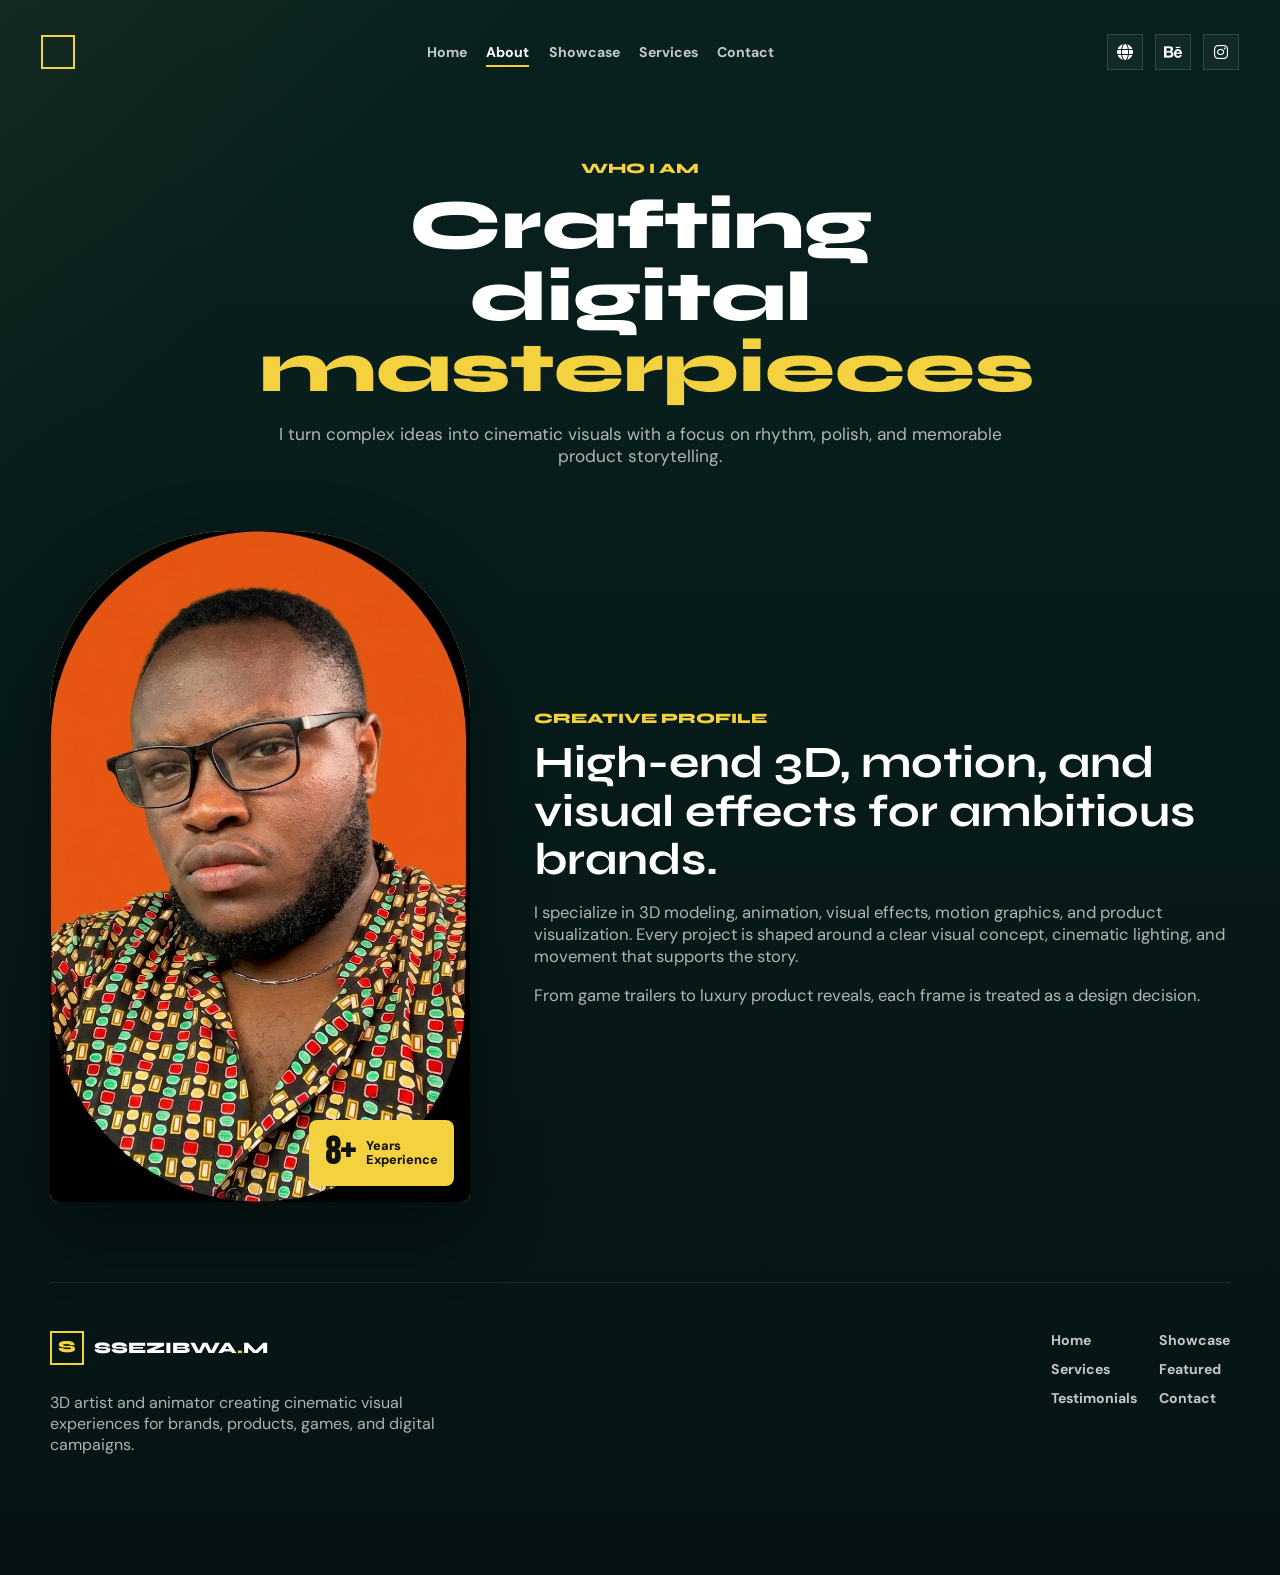
==== seszmo/about.html @ c2c60290 "Add files via upload" ====
<!DOCTYPE html>
<html lang="en" data-theme="dark">

<head>
  <meta charset="UTF-8" />
  <meta name="viewport" content="width=device-width, initial-scale=1.0" />
  <title>About</title>
  <meta name="description"
    content="About Sezmo, a 3D artist and animator specializing in cinematic visuals, product animation, VFX, and motion systems." />
  <link rel="preconnect" href="https://fonts.googleapis.com" />
  <link rel="preconnect" href="https://fonts.gstatic.com" crossorigin />
  <link
    href="https://fonts.googleapis.com/css2?family=Bebas+Neue&family=DM+Sans:wght@400;500;700&family=Syne:wght@600;700;800&display=swap"
    rel="stylesheet" />
  <link rel="stylesheet" href="https://cdnjs.cloudflare.com/ajax/libs/font-awesome/6.4.0/css/all.min.css" />
  <link rel="stylesheet" href="css/style.css" />
</head>

<body data-page="about">
  <div id="scroll-progress"></div>

  <nav id="navbar" class="site-nav">
    <a class="brand" href="index.html" aria-label="Sezmo home"><span class="brand-mark"></span><span
        
    <button class="menu-toggle" type="button" aria-label="Open navigation" aria-controls="primary-menu"
      aria-expanded="false"><i class="fas fa-bars"></i></button>
    <div id="primary-menu" class="nav-menu">
      <a href="index.html" data-page-link="home">Home</a>
      <a href="about.html" data-page-link="about">About</a>
      <a href="showcase.html" data-page-link="showcase">Showcase</a>
      <a href="services.html" data-page-link="services">Services</a>
      <a href="contact.html" data-page-link="contact">Contact</a>
    </div>
    <div class="nav-socials" aria-label="Social links">
      <a href="#" aria-label="Website"><i class="fas fa-globe"></i></a>
      <a href="#" aria-label="Behance"><i class="fab fa-behance"></i></a>
      <a href="#" aria-label="Instagram"><i class="fab fa-instagram"></i></a>
    </div>
  </nav>

  <main class="page-main">
    <header class="page-header">
      <div class="page-kicker">Who I Am</div>
      <h1>Crafting digital <span>masterpieces</span></h1>
      <p>I turn complex ideas into cinematic visuals with a focus on rhythm, polish, and memorable product storytelling.
      </p>
    </header>

    <section class="split-section">
      <div class="about-frame reveal">
        <img src="assets/img1.png" alt="Sezmo portrait" />
        <div class="experience-badge"><strong>8+</strong><span>Years<br />Experience</span></div>
      </div>
      <div class="split-copy reveal">
        <p class="section-label">Creative Profile</p>
        <h2>High-end 3D, motion, and visual effects for ambitious brands.</h2>
        <p>I specialize in 3D modeling, animation, visual effects, motion graphics, and product visualization. Every
          project is shaped around a clear visual concept, cinematic lighting, and movement that supports the story.</p>
        <p>From game trailers to luxury product reveals, each frame is treated as a design decision.</p>
      </div>
    </section>
    <!--
    <section class="skills-section">
      <article class="skill-meter reveal"><span>Blender</span><div><i style="width:96%"></i></div><strong>96%</strong></article>
      <article class="skill-meter reveal"><span>Maya</span><div><i style="width:90%"></i></div><strong>90%</strong></article>
      <article class="skill-meter reveal"><span>Cinema 4D</span><div><i style="width:88%"></i></div><strong>88%</strong></article>
      <article class="skill-meter reveal"><span>Unreal Engine</span><div><i style="width:85%"></i></div><strong>85%</strong></article>
      <article class="skill-meter reveal"><span>After Effects</span><div><i style="width:92%"></i></div><strong>92%</strong></article>
      <article class="skill-meter reveal"><span>Substance</span><div><i style="width:87%"></i></div><strong>87%</strong></article>
    </section>

    -->
  </main>

  <footer class="site-footer">
    <div>
      <a class="brand footer-brand" href="index.html"><span class="brand-mark">S</span><span
          class="brand-name">SSEZIBWA<span>.</span>M</span></a>
      <p>3D artist and animator creating cinematic visual experiences for brands, products, games, and digital
        campaigns.</p>
    </div>
    <div class="footer-links">
      <a href="index.html">Home</a>
      <a href="showcase.html">Showcase</a>
      <a href="services.html">Services</a>
      <a href="featured.html">Featured</a>
      <a href="testimonials.html">Testimonials</a>
      <a href="contact.html">Contact</a>
    </div>
  </footer>

  <nav class="mobile-bottom-nav" aria-label="Mobile navigation">
    <a href="index.html" data-page-link="home"><i class="fas fa-home"></i><span>Home</span></a>
    <a href="about.html" data-page-link="about"><i class="fas fa-user"></i><span>About</span></a>
    <a href="showcase.html" data-page-link="showcase"><i class="fas fa-film"></i><span>Showcase</span></a>
    <a href="contact.html" data-page-link="contact"><i class="fas fa-phone"></i><span>Contact</span></a>
  </nav>

  <script src="js/app.js"></script>
</body>

</html>
---- seszmo/css/style.css ----
:root {
  --bg: #051413;
  --bg-2: #08211f;
  --teal: #087367;
  --teal-deep: #063c37;
  --teal-soft: #13a293;
  --accent: #f4d23f;
  --accent-2: #ff7b54;
  --ink: #ffffff;
  --muted: rgba(255, 255, 255, 0.68);
  --panel: rgba(7, 31, 29, 0.86);
  --shadow: 0 24px 70px rgba(0, 0, 0, 0.42);
  --radius: 8px;
}

*,
*::before,
*::after {
  box-sizing: border-box;
}

html {
  scroll-behavior: smooth;
}

body {
  margin: 0;
  min-height: 100vh;
  font-family: "DM Sans", Arial, sans-serif;
  color: var(--ink);
  background:
    linear-gradient(135deg, rgba(244, 210, 63, 0.05), transparent 24rem),
    linear-gradient(180deg, var(--bg-2), var(--bg));
  overflow-x: hidden;
}

body.is-menu-open {
  overflow: hidden;
}

img {
  display: block;
  max-width: 100%;
}

a {
  color: inherit;
  text-decoration: none;
}

button,
input,
textarea {
  font: inherit;
}

#scroll-progress {
  position: fixed;
  top: 0;
  left: 0;
  z-index: 2000;
  width: 0;
  height: 3px;
  background: linear-gradient(90deg, var(--accent), var(--teal-soft), var(--accent-2));
}

.site-nav {
  position: fixed;
  top: 18px;
  left: 24px;
  right: 24px;
  z-index: 1200;
  display: grid;
  grid-template-columns: auto 1fr auto;
  align-items: center;
  gap: 1rem;
  min-height: 68px;
  padding: 0.8rem 1rem;
  border: 1px solid transparent;
  transition: background 180ms ease, border-color 180ms ease, top 180ms ease;
}

.site-nav.scrolled,
.site-nav.is-open {
  top: 10px;
  background: rgba(5, 20, 19, 0.92);
  border-color: rgba(255, 255, 255, 0.1);
  backdrop-filter: blur(18px);
}

.brand {
  display: inline-flex;
  align-items: center;
  gap: 0.65rem;
  width: fit-content;
}

.brand-mark {
  display: inline-grid;
  width: 34px;
  height: 34px;
  place-items: center;
  border: 2px solid var(--accent);
  color: var(--accent);
  font-family: "Syne", Arial, sans-serif;
  font-size: 1.05rem;
  font-weight: 800;
  line-height: 1;
}

.brand-name {
  font-family: "Syne", Arial, sans-serif;
  font-weight: 800;
  color: var(--ink);
}

.brand-name span,
.accent {
  color: var(--accent);
}

.nav-menu {
  justify-self: center;
  display: flex;
  align-items: center;
  gap: 1.2rem;
}

.nav-menu a,
.footer-links a {
  position: relative;
  color: rgba(255, 255, 255, 0.76);
  font-size: 0.88rem;
  font-weight: 700;
  transition: color 160ms ease;
}

.nav-menu a::after {
  content: "";
  position: absolute;
  left: 0;
  right: 0;
  bottom: -0.4rem;
  height: 2px;
  background: var(--accent);
  transform: scaleX(0);
  transform-origin: left;
  transition: transform 180ms ease;
}

.nav-menu a:hover,
.nav-menu a.active,
.footer-links a:hover {
  color: var(--ink);
}

.nav-menu a.active::after,
.nav-menu a:hover::after {
  transform: scaleX(1);
}

.nav-socials {
  display: flex;
  justify-content: flex-end;
  gap: 0.75rem;
}

.nav-socials a,
.contact-socials a {
  display: inline-grid;
  width: 36px;
  height: 36px;
  place-items: center;
  border: 1px solid rgba(255, 255, 255, 0.14);
  background: rgba(255, 255, 255, 0.04);
  transition: transform 160ms ease, color 160ms ease, border-color 160ms ease;
}

.nav-socials a:hover,
.contact-socials a:hover {
  color: var(--accent);
  border-color: var(--accent);
  transform: translateY(-2px);
}

.menu-toggle {
  display: none;
  width: 44px;
  height: 44px;
  align-items: center;
  justify-content: center;
  color: var(--ink);
  border: 1px solid rgba(255, 255, 255, 0.16);
  background: rgba(255, 255, 255, 0.06);
  cursor: pointer;
}

.hero-section {
  position: relative;
  min-height: 100vh;
  overflow: hidden;
  background:
    linear-gradient(180deg, var(--teal) 0%, var(--teal) 68%, var(--bg) 68%, var(--bg) 100%);
}

.hero-line-field {
  position: absolute;
  inset: 45% 0 auto;
  height: 170px;
  opacity: 0.28;
  background:
    repeating-radial-gradient(ellipse at center, transparent 0 30px, rgba(255, 255, 255, 0.22) 31px 32px, transparent 33px 54px);
  transform: translateY(-20px);
  pointer-events: none;
}

.hero-shell {
  position: relative;
  z-index: 1;
  display: grid;
  grid-template-columns: minmax(0, 1fr) minmax(280px, 360px) minmax(180px, 260px);
  align-items: center;
  gap: 2rem;
  width: min(1180px, calc(100% - 48px));
  min-height: 100vh;
  margin: 0 auto;
  padding: 7.5rem 0 5rem;
}

.eyebrow,
.page-kicker,
.section-label {
  margin: 0 0 0.8rem;
  color: rgba(255, 255, 255, 0.86);
  font-family: "Syne", Arial, sans-serif;
  font-size: 0.9rem;
  font-weight: 800;
}

.page-kicker,
.section-label {
  color: var(--accent);
  text-transform: uppercase;
}

.hero-name {
  margin: 0;
  font-family: "Bebas Neue", Impact, sans-serif;
  font-size: 6.5rem;
  font-weight: 400;
  line-height: 0.9;
  letter-spacing: 0;
}

.hero-name span {
  display: block;
}

.signature-stroke {
  display: block;
  width: 170px;
  height: 20px;
  margin: 0.8rem 0 1.4rem;
  border-bottom: 8px solid var(--accent);
  border-radius: 50%;
  transform: rotate(-3deg);
}

.hero-role {
  margin: 0 0 0.7rem;
  font-family: "Syne", Arial, sans-serif;
  font-weight: 800;
}

.hero-desc {
  max-width: 34rem;
  margin: 0;
  color: rgba(255, 255, 255, 0.78);
}

.button-row {
  display: flex;
  flex-wrap: wrap;
  gap: 0.85rem;
  margin-top: 1.6rem;
}

.btn {
  display: inline-flex;
  min-height: 46px;
  align-items: center;
  justify-content: center;
  gap: 0.55rem;
  padding: 0.8rem 1.2rem;
  border: 1px solid transparent;
  border-radius: var(--radius);
  font-family: "Syne", Arial, sans-serif;
  font-size: 0.9rem;
  font-weight: 800;
  cursor: pointer;
  transition: transform 160ms ease, border-color 160ms ease, background 160ms ease;
}

.btn:hover {
  transform: translateY(-3px);
}

.btn-primary {
  color: #111;
  background: var(--accent);
}

.btn-secondary {
  color: var(--ink);
  background: rgba(255, 255, 255, 0.08);
  border-color: rgba(255, 255, 255, 0.18);
}

.btn-secondary:hover {
  color: var(--accent);
  border-color: var(--accent);
}

.hero-portrait-wrap {
  position: relative;
  justify-self: end;
  width: min(100%, 360px);
  perspective: 900px;
}

.portrait-arch,
.about-frame {
  position: relative;
  overflow: hidden;
  background: var(--accent);
  box-shadow: var(--shadow);
}

.portrait-arch {
  height: 560px;
  border-radius: 190px 190px 170px 170px;
  animation: portraitFloat 5s ease-in-out infinite;
}

.portrait-arch img {
  width: 100%;
  height: 100%;
  object-fit: cover;
  object-position: center;
}

.floating-tag {
  position: absolute;
  display: inline-flex;
  align-items: center;
  gap: 0.45rem;
  padding: 0.55rem 0.75rem;
  color: var(--ink);
  background: rgba(5, 20, 19, 0.88);
  border: 1px solid rgba(244, 210, 63, 0.3);
  border-radius: var(--radius);
  box-shadow: 0 16px 40px rgba(0, 0, 0, 0.35);
  font-size: 0.82rem;
  font-weight: 800;
}

.tag-top {
  top: 16%;
  left: -24px;
  animation: tagFloatA 3.5s ease-in-out infinite;
}

.tag-bottom {
  right: -20px;
  bottom: 17%;
  animation: tagFloatB 3.8s ease-in-out infinite;
}

.hero-stats {
  display: grid;
  gap: 1.7rem;
  justify-self: end;
  text-align: right;
}

.stat-block p {
  margin: 0 0 0.4rem;
  color: rgba(255, 255, 255, 0.72);
  font-weight: 700;
}

.stat-block strong {
  display: block;
  font-family: "Bebas Neue", Impact, sans-serif;
  font-size: 4rem;
  font-weight: 400;
  line-height: 1;
}

.home-tools {
  padding: 3.5rem 24px 5rem;
  background: var(--bg);
}

.tool-strip {
  display: grid;
  grid-template-columns: repeat(6, minmax(0, 1fr));
  gap: 1rem;
  width: min(1180px, 100%);
  margin: 0 auto;
}

.tool-card,
.service-card,
.testimonial-card,
.skill-meter,
.contact-info article {
  border: 1px solid rgba(255, 255, 255, 0.1);
  border-radius: var(--radius);
  background: rgba(255, 255, 255, 0.045);
}

.tool-card {
  display: grid;
  min-height: 145px;
  place-items: center;
  gap: 0.28rem;
  padding: 1.1rem 0.8rem;
  text-align: center;
}

.tool-card i {
  color: var(--accent);
  font-size: 1.65rem;
}

.tool-card span {
  color: var(--muted);
  font-weight: 700;
}

.tool-card strong {
  font-family: "Syne", Arial, sans-serif;
  font-size: 1.05rem;
}

.page-main,
.featured-main {
  width: min(1180px, calc(100% - 48px));
  margin: 0 auto;
  padding: 10rem 0 5rem;
}

.page-header {
  max-width: 760px;
  margin: 0 auto 4rem;
  text-align: center;
}

.page-header h1,
.showcase-intro h1,
.featured-copy h1 {
  margin: 0;
  font-family: "Syne", Arial, sans-serif;
  font-size: 4.4rem;
  font-weight: 800;
  line-height: 1.02;
}

.page-header h1 span,
.showcase-intro h1 span,
.featured-copy h1 span,
.split-copy h2 span {
  color: var(--accent);
}

.page-header p,
.showcase-intro p,
.featured-copy p {
  color: var(--muted);
  font-size: 1.08rem;
}

.split-section {
  display: grid;
  grid-template-columns: minmax(280px, 420px) minmax(0, 1fr);
  align-items: center;
  gap: 4rem;
}

.about-frame {
  min-height: 520px;
  border-radius: 180px 180px 8px 8px;
}

.about-frame img {
  width: 100%;
  height: 100%;
  min-height: 520px;
  object-fit: cover;
}

.experience-badge {
  position: absolute;
  right: 1rem;
  bottom: 1rem;
  display: flex;
  align-items: center;
  gap: 0.7rem;
  padding: 0.85rem 1rem;
  color: #111;
  background: var(--accent);
  border-radius: var(--radius);
}

.experience-badge strong {
  font-family: "Bebas Neue", Impact, sans-serif;
  font-size: 2.4rem;
  line-height: 1;
}

.experience-badge span {
  font-size: 0.8rem;
  font-weight: 800;
  line-height: 1.1;
}

.split-copy h2 {
  margin: 0 0 1rem;
  font-family: "Syne", Arial, sans-serif;
  font-size: 2.8rem;
  line-height: 1.08;
}

.split-copy p:not(.section-label) {
  color: var(--muted);
  font-size: 1.04rem;
}

.skills-section {
  display: grid;
  grid-template-columns: repeat(2, minmax(0, 1fr));
  gap: 1rem;
  margin-top: 4rem;
}

.skill-meter {
  display: grid;
  grid-template-columns: 140px 1fr 54px;
  align-items: center;
  gap: 1rem;
  min-height: 76px;
  padding: 1rem;
}

.skill-meter span,
.skill-meter strong {
  font-weight: 800;
}

.skill-meter div {
  height: 8px;
  overflow: hidden;
  background: rgba(255, 255, 255, 0.1);
  border-radius: 999px;
}

.skill-meter i {
  display: block;
  height: 100%;
  background: linear-gradient(90deg, var(--accent), var(--teal-soft));
  border-radius: inherit;
}

.showcase-page {
  min-height: 100vh;
}

.showcase-hero {
  position: relative;
  display: grid;
  grid-template-columns: minmax(0, 0.78fr) minmax(420px, 1fr);
  align-items: center;
  gap: 2rem;
  min-height: 100vh;
  padding: 9rem max(24px, calc((100vw - 1180px) / 2)) 4rem;
  overflow: hidden;
  background:
    linear-gradient(135deg, rgba(244, 210, 63, 0.1), transparent 26rem),
    linear-gradient(180deg, var(--teal-deep), var(--bg));
}

#showcase-particles {
  position: absolute;
  inset: 0;
  width: 100%;
  height: 100%;
  opacity: 0.8;
}

.showcase-intro,
.showcase-stage,
.project-section {
  position: relative;
  z-index: 1;
}

.showcase-intro {
  max-width: 500px;
  min-width: 0;
}

.showcase-intro h1 {
  max-width: 480px;
  font-size: clamp(3rem, 5vw, 4rem);
}

.showcase-intro p {
  max-width: 440px;
  overflow-wrap: break-word;
}

.showcase-stage {
  height: 560px;
  perspective: 1200px;
  transform-style: preserve-3d;
  transform: rotateX(var(--stage-x, 0deg)) rotateY(var(--stage-y, 0deg));
  transition: transform 160ms ease;
}

.stage-card {
  position: absolute;
  overflow: hidden;
  border: 1px solid rgba(255, 255, 255, 0.16);
  border-radius: var(--radius);
  background: var(--panel);
  box-shadow: var(--shadow);
  transform-style: preserve-3d;
}

.stage-card img {
  width: 100%;
  height: 100%;
  object-fit: cover;
}

.stage-card div {
  position: absolute;
  left: 1rem;
  right: 1rem;
  bottom: 1rem;
  padding: 0.85rem;
  background: rgba(0, 0, 0, 0.76);
  border-radius: var(--radius);
}

.stage-card span,
.project-info span {
  display: block;
  margin-bottom: 0.3rem;
  color: var(--accent);
  font-size: 0.78rem;
  font-weight: 800;
  text-transform: uppercase;
}

.stage-card strong {
  font-family: "Syne", Arial, sans-serif;
}

.stage-card-main {
  top: 50%;
  left: 50%;
  width: 360px;
  height: 420px;
  animation: stageMain 6s ease-in-out infinite;
}

.stage-card-left {
  top: 18%;
  left: 3%;
  width: 260px;
  height: 310px;
  animation: stageLeft 7s ease-in-out infinite;
}

.stage-card-right {
  right: 4%;
  bottom: 10%;
  width: 290px;
  height: 260px;
  animation: stageRight 7.5s ease-in-out infinite;
}

.project-section {
  width: min(1180px, calc(100% - 48px));
  margin: 0 auto;
  padding: 5rem 0;
}

.project-heading {
  display: grid;
  grid-template-columns: minmax(0, 1fr) auto;
  align-items: end;
  gap: 1.5rem;
  margin-bottom: 2rem;
}

.project-heading h2 {
  max-width: 620px;
  margin: 0;
  font-family: "Syne", Arial, sans-serif;
  font-size: 2.8rem;
  line-height: 1.08;
}

.filter-wrap {
  display: flex;
  flex-wrap: wrap;
  justify-content: flex-end;
  gap: 0.5rem;
}

.filter-btn {
  min-height: 40px;
  padding: 0.55rem 0.9rem;
  color: var(--ink);
  border: 1px solid rgba(255, 255, 255, 0.13);
  border-radius: var(--radius);
  background: rgba(255, 255, 255, 0.05);
  cursor: pointer;
  transition: background 160ms ease, color 160ms ease, border-color 160ms ease;
}

.filter-btn.active,
.filter-btn:hover {
  color: #111;
  background: var(--accent);
  border-color: var(--accent);
}

.project-grid {
  display: grid;
  grid-template-columns: repeat(3, minmax(0, 1fr));
  grid-auto-flow: dense;
  gap: 1rem;
  perspective: 1200px;
}

.project-card {
  position: relative;
  overflow: hidden;
  min-height: 420px;
  border: 1px solid rgba(255, 255, 255, 0.12);
  border-radius: var(--radius);
  background: rgba(255, 255, 255, 0.045);
  box-shadow: 0 16px 50px rgba(0, 0, 0, 0.28);
  transform-style: preserve-3d;
  transition: opacity 220ms ease, transform 220ms ease;
  animation: projectBreathe 6.5s ease-in-out infinite;
}

.project-card:nth-child(2n) {
  animation-delay: 0.6s;
}

.project-card:nth-child(3n) {
  animation-delay: 1.1s;
}

.project-card.hidden {
  display: none;
}

.project-card-tall {
  grid-row: span 2;
  min-height: 520px;
}

.project-media {
  height: 100%;
  min-height: inherit;
  background: linear-gradient(135deg, var(--teal), var(--accent));
}

.project-media img {
  width: 100%;
  height: 100%;
  object-fit: cover;
  transition: transform 260ms ease;
}

.project-card:hover .project-media img {
  transform: scale(1.05);
}

.visual-motion,
.visual-product,
.visual-animation {
  display: grid;
  place-items: center;
  min-height: 420px;
  overflow: hidden;
}

.visual-motion {
  background:
    linear-gradient(45deg, rgba(244, 210, 63, 0.9) 0 35%, transparent 35% 55%, rgba(19, 162, 147, 0.9) 55%),
    #101716;
}

.visual-product {
  background:
    repeating-linear-gradient(90deg, rgba(255, 255, 255, 0.1) 0 1px, transparent 1px 52px),
    linear-gradient(135deg, #202020, var(--teal-deep));
}

.visual-animation {
  background:
    linear-gradient(135deg, rgba(255, 123, 84, 0.9), rgba(244, 210, 63, 0.8)),
    var(--teal);
}

.project-media span {
  font-family: "Bebas Neue", Impact, sans-serif;
  font-size: 6rem;
  line-height: 1;
  color: rgba(255, 255, 255, 0.9);
  text-shadow: 0 18px 50px rgba(0, 0, 0, 0.36);
}

.project-info {
  position: absolute;
  left: 1rem;
  right: 1rem;
  bottom: 1rem;
  padding: 1rem;
  background: rgba(0, 0, 0, 0.78);
  border: 1px solid rgba(255, 255, 255, 0.08);
  border-radius: var(--radius);
  transform: translateZ(36px);
}

.project-info h3 {
  margin: 0 0 0.45rem;
  font-family: "Syne", Arial, sans-serif;
  font-size: 1.25rem;
}

.project-info p {
  margin: 0 0 0.8rem;
  color: var(--muted);
  font-size: 0.92rem;
}

.project-info a,
.service-card a {
  display: inline-flex;
  align-items: center;
  gap: 0.35rem;
  color: var(--accent);
  font-weight: 800;
}

.service-grid,
.testimonial-grid {
  display: grid;
  grid-template-columns: repeat(3, minmax(0, 1fr));
  gap: 1rem;
}

.service-card,
.testimonial-card {
  min-height: 270px;
  padding: 1.35rem;
  transform-style: preserve-3d;
  transition: border-color 160ms ease, background 160ms ease, transform 160ms ease;
}

.service-card:hover,
.testimonial-card:hover {
  border-color: rgba(244, 210, 63, 0.42);
  background: rgba(255, 255, 255, 0.065);
}

.service-card i {
  display: inline-grid;
  width: 48px;
  height: 48px;
  place-items: center;
  margin-bottom: 1.2rem;
  color: #111;
  background: var(--accent);
  border-radius: var(--radius);
}

.service-card h2,
.testimonial-card strong {
  margin: 0;
  font-family: "Syne", Arial, sans-serif;
}

.service-card p,
.testimonial-card p,
.testimonial-card span {
  color: var(--muted);
}

.featured-service {
  background: rgba(244, 210, 63, 0.12);
  border-color: rgba(244, 210, 63, 0.32);
}

.featured-main {
  width: min(1180px, calc(100% - 48px));
}

.featured-hero {
  display: grid;
  grid-template-columns: minmax(300px, 0.9fr) minmax(0, 1fr);
  align-items: center;
  gap: 3rem;
  min-height: 70vh;
}

.featured-media {
  overflow: hidden;
  border: 1px solid rgba(255, 255, 255, 0.14);
  border-radius: var(--radius);
  box-shadow: var(--shadow);
}

.featured-media img {
  width: 100%;
  aspect-ratio: 1 / 1;
  object-fit: cover;
}

.cinematic-stats {
  display: grid;
  grid-template-columns: repeat(4, minmax(0, 1fr));
  gap: 1rem;
  margin-top: 3rem;
}

.cinematic-stats article {
  min-height: 150px;
  padding: 1.2rem;
  border: 1px solid rgba(255, 255, 255, 0.1);
  border-radius: var(--radius);
  background: rgba(255, 255, 255, 0.045);
}

.cinematic-stats strong {
  display: block;
  font-family: "Bebas Neue", Impact, sans-serif;
  font-size: 4rem;
  font-weight: 400;
  line-height: 1;
}

.cinematic-stats p {
  margin: 0.4rem 0 0;
  color: var(--muted);
}

.testimonial-card {
  min-height: 290px;
}

.stars {
  color: var(--accent);
  margin-bottom: 1rem;
}

.testimonial-card strong {
  display: block;
  margin-top: 1.1rem;
}

.contact-layout {
  display: grid;
  grid-template-columns: minmax(280px, 0.7fr) minmax(0, 1fr);
  gap: 1.5rem;
}

.contact-info {
  display: grid;
  gap: 1rem;
}

.contact-info article {
  display: flex;
  align-items: center;
  gap: 1rem;
  min-height: 96px;
  padding: 1rem;
}

.contact-info article > i {
  display: inline-grid;
  flex: 0 0 44px;
  width: 44px;
  height: 44px;
  place-items: center;
  color: #111;
  background: var(--accent);
  border-radius: var(--radius);
}

.contact-info span {
  display: block;
  color: var(--muted);
  font-size: 0.85rem;
  font-weight: 800;
  text-transform: uppercase;
}

.contact-info p {
  margin: 0;
}

.contact-socials {
  display: flex;
  flex-wrap: wrap;
  gap: 0.75rem;
}

.contact-form {
  display: grid;
  gap: 1rem;
  padding: 1.2rem;
  border: 1px solid rgba(255, 255, 255, 0.11);
  border-radius: var(--radius);
  background: rgba(255, 255, 255, 0.045);
}

.contact-form label {
  display: grid;
  gap: 0.45rem;
  color: rgba(255, 255, 255, 0.8);
  font-weight: 800;
}

.contact-form input,
.contact-form textarea {
  width: 100%;
  color: var(--ink);
  border: 1px solid rgba(255, 255, 255, 0.14);
  border-radius: var(--radius);
  background: rgba(0, 0, 0, 0.22);
  padding: 0.85rem 0.95rem;
  outline: none;
  transition: border-color 160ms ease, box-shadow 160ms ease;
}

.contact-form input:focus,
.contact-form textarea:focus {
  border-color: var(--accent);
  box-shadow: 0 0 0 3px rgba(244, 210, 63, 0.14);
}

.form-notification {
  padding: 0.85rem 1rem;
  border-radius: var(--radius);
  color: #111;
  background: var(--accent);
  font-weight: 800;
}

.form-notification.error {
  color: #fff;
  background: #b93636;
}

.site-footer {
  display: grid;
  grid-template-columns: minmax(0, 1fr) auto;
  gap: 2rem;
  width: min(1180px, calc(100% - 48px));
  margin: 0 auto;
  padding: 3rem 0 6.5rem;
  border-top: 1px solid rgba(255, 255, 255, 0.09);
}

.site-footer p {
  max-width: 440px;
  color: var(--muted);
}

.footer-brand {
  margin-bottom: 0.7rem;
}

.footer-links {
  display: grid;
  grid-template-columns: repeat(2, auto);
  align-content: start;
  gap: 0.7rem 1.4rem;
}

.mobile-bottom-nav {
  position: fixed;
  left: 12px;
  right: 12px;
  bottom: 12px;
  z-index: 1300;
  display: none;
  grid-template-columns: repeat(4, 1fr);
  min-height: 62px;
  border: 1px solid rgba(255, 255, 255, 0.12);
  border-radius: var(--radius);
  background: rgba(5, 20, 19, 0.95);
  backdrop-filter: blur(18px);
}

.mobile-bottom-nav a {
  display: grid;
  min-width: 0;
  place-items: center;
  gap: 0.15rem;
  color: rgba(255, 255, 255, 0.62);
  font-size: 0.72rem;
  font-weight: 800;
}

.mobile-bottom-nav i {
  font-size: 1rem;
}

.mobile-bottom-nav a.active {
  color: var(--accent);
}

.reveal {
  opacity: 0;
  transform: translateY(24px);
  transition: opacity 520ms ease, transform 520ms ease;
}

.reveal.is-visible {
  opacity: 1;
  transform: translateY(0);
}

@keyframes portraitFloat {
  0%,
  100% {
    transform: translateY(0) rotateY(-2deg);
  }
  50% {
    transform: translateY(-12px) rotateY(3deg);
  }
}

@keyframes tagFloatA {
  0%,
  100% {
    transform: translateY(0);
  }
  50% {
    transform: translateY(-10px);
  }
}

@keyframes tagFloatB {
  0%,
  100% {
    transform: translateY(0);
  }
  50% {
    transform: translateY(10px);
  }
}

@keyframes stageMain {
  0%,
  100% {
    transform: translate3d(-50%, -50%, 80px) rotateX(7deg) rotateY(-13deg);
  }
  50% {
    transform: translate3d(-50%, -55%, 130px) rotateX(-2deg) rotateY(12deg);
  }
}

@keyframes stageLeft {
  0%,
  100% {
    transform: translate3d(0, 0, -20px) rotateX(12deg) rotateY(22deg);
  }
  50% {
    transform: translate3d(22px, 18px, 70px) rotateX(3deg) rotateY(-12deg);
  }
}

@keyframes stageRight {
  0%,
  100% {
    transform: translate3d(0, 0, 20px) rotateX(-7deg) rotateY(-20deg);
  }
  50% {
    transform: translate3d(-22px, -18px, 90px) rotateX(8deg) rotateY(13deg);
  }
}

@keyframes projectBreathe {
  0%,
  100% {
    transform: translateY(0) rotateX(0deg) rotateY(0deg);
  }
  50% {
    transform: translateY(-8px) rotateX(1.5deg) rotateY(-1.5deg);
  }
}

@media (max-width: 1100px) {
  .hero-shell {
    grid-template-columns: minmax(0, 1fr) minmax(260px, 340px);
    min-height: auto;
    padding-top: 8.5rem;
  }

  .hero-stats {
    grid-column: 1 / -1;
    grid-template-columns: repeat(3, minmax(0, 1fr));
    justify-self: stretch;
    text-align: left;
  }

  .tool-strip,
  .service-grid,
  .testimonial-grid,
  .project-grid {
    grid-template-columns: repeat(2, minmax(0, 1fr));
  }

  .showcase-hero {
    grid-template-columns: 1fr;
    padding-top: 8rem;
  }

  .showcase-intro {
    width: 100%;
    max-width: 560px;
  }
}

@media (max-width: 820px) {
  body {
    padding-bottom: 86px;
  }

  .site-nav {
    left: 12px;
    right: 12px;
    grid-template-columns: auto auto;
    min-height: 58px;
    padding: 0.55rem 0.65rem;
  }

  .menu-toggle {
    display: inline-flex;
    justify-self: end;
  }

  .nav-socials {
    display: none;
  }

  .nav-menu {
    position: fixed;
    top: 78px;
    left: 12px;
    right: 12px;
    display: none;
    grid-column: 1 / -1;
    justify-items: stretch;
    gap: 0;
    overflow: hidden;
    border: 1px solid rgba(255, 255, 255, 0.12);
    border-radius: var(--radius);
    background: rgba(5, 20, 19, 0.96);
    backdrop-filter: blur(18px);
  }

  .site-nav.is-open .nav-menu {
    display: grid;
  }

  .nav-menu a {
    padding: 1rem;
    border-bottom: 1px solid rgba(255, 255, 255, 0.08);
  }

  .nav-menu a:last-child {
    border-bottom: 0;
  }

  .nav-menu a::after {
    display: none;
  }

  .hero-section {
    min-height: auto;
    background:
      linear-gradient(180deg, var(--teal) 0%, var(--teal) 63%, var(--bg) 63%, var(--bg) 100%);
  }

  .hero-shell {
    grid-template-columns: 1fr;
    width: min(100% - 32px, 560px);
    padding: 7rem 0 3rem;
  }

  .hero-name {
    font-size: 5rem;
  }

  .hero-portrait-wrap {
    justify-self: center;
    width: min(340px, 100%);
  }

  .portrait-arch {
    height: 500px;
  }

  .tag-top {
    left: 0;
  }

  .tag-bottom {
    right: 0;
  }

  .hero-stats {
    gap: 0.8rem;
  }

  .stat-block {
    padding: 0.8rem;
    border: 1px solid rgba(255, 255, 255, 0.1);
    border-radius: var(--radius);
    background: rgba(255, 255, 255, 0.045);
  }

  .stat-block strong {
    font-size: 3rem;
  }

  .tool-strip,
  .skills-section,
  .service-grid,
  .testimonial-grid,
  .project-grid,
  .cinematic-stats,
  .contact-layout,
  .featured-hero,
  .split-section {
    grid-template-columns: 1fr;
  }

  .tool-strip {
    width: min(100%, 560px);
  }

  .tool-card {
    min-height: 110px;
  }

  .page-main,
  .featured-main,
  .project-section {
    width: min(100% - 32px, 720px);
    padding-top: 8rem;
  }

  .page-header h1,
  .showcase-intro h1,
  .featured-copy h1 {
    font-size: 3.2rem;
  }

  .split-copy h2,
  .project-heading h2 {
    font-size: 2.15rem;
  }

  .about-frame,
  .about-frame img {
    min-height: 460px;
  }

  .skill-meter {
    grid-template-columns: 1fr 54px;
  }

  .skill-meter div {
    grid-column: 1 / -1;
    order: 3;
  }

  .showcase-stage {
    height: 470px;
    max-width: min(520px, 100%);
    width: 100%;
    margin: 0 auto;
    overflow: hidden;
  }

  .stage-card-main {
    width: 280px;
    height: 340px;
  }

  .stage-card-left {
    width: 210px;
    height: 250px;
    left: 0;
  }

  .stage-card-right {
    width: 230px;
    height: 210px;
    right: 0;
  }

  .project-heading {
    grid-template-columns: 1fr;
  }

  .filter-wrap {
    justify-content: flex-start;
  }

  .project-card,
  .project-card-tall {
    min-height: 420px;
    grid-row: auto;
  }

  .site-footer {
    grid-template-columns: 1fr;
    width: min(100% - 32px, 720px);
  }

  .mobile-bottom-nav {
    display: grid;
    grid-template-columns: repeat(4, minmax(0, 1fr));
  }
}

@media (max-width: 520px) {
  .hero-name {
    font-size: 4rem;
  }

  .button-row,
  .button-row .btn {
    width: 100%;
  }

  .hero-stats {
    grid-template-columns: 1fr;
  }

  .portrait-arch {
    height: 430px;
    border-radius: 150px 150px 120px 120px;
  }

  .floating-tag {
    font-size: 0.76rem;
  }

  .page-header h1,
  .showcase-intro h1,
  .featured-copy h1 {
    font-size: 2.55rem;
  }

  .showcase-stage {
    height: 400px;
  }

  .showcase-intro h1 {
    font-size: 2.45rem;
  }

  .stage-card-main {
    width: 230px;
    height: 300px;
  }

  .stage-card-left {
    width: 176px;
    height: 210px;
  }

  .stage-card-right {
    width: 190px;
    height: 175px;
  }

  .project-info p {
    display: none;
  }

  .footer-links {
    grid-template-columns: 1fr;
  }
}
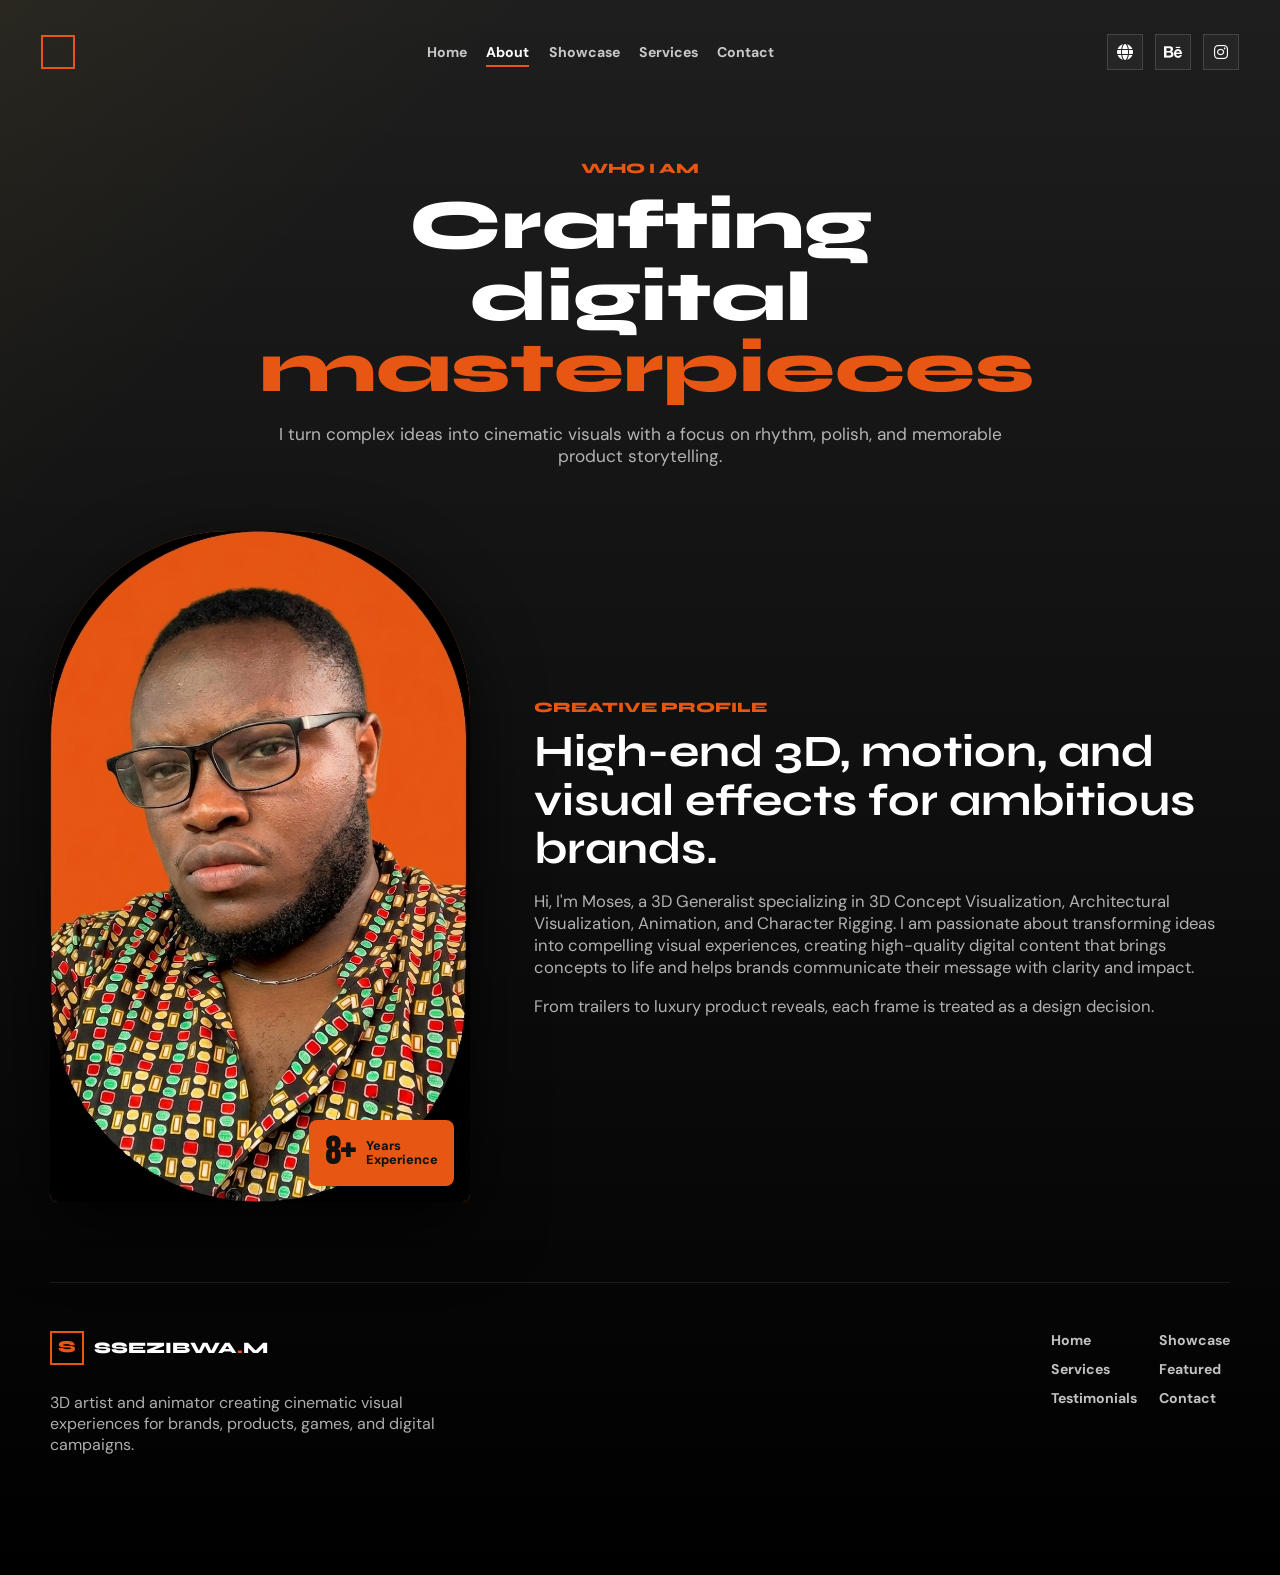
==== commit 3db216d6: "addup" ====
--- a/seszmo/about.html
+++ b/seszmo/about.html
@@ -20,22 +20,21 @@
   <div id="scroll-progress"></div>
 
   <nav id="navbar" class="site-nav">
-    <a class="brand" href="index.html" aria-label="Sezmo home"><span class="brand-mark"></span><span
-        
-    <button class="menu-toggle" type="button" aria-label="Open navigation" aria-controls="primary-menu"
-      aria-expanded="false"><i class="fas fa-bars"></i></button>
-    <div id="primary-menu" class="nav-menu">
-      <a href="index.html" data-page-link="home">Home</a>
-      <a href="about.html" data-page-link="about">About</a>
-      <a href="showcase.html" data-page-link="showcase">Showcase</a>
-      <a href="services.html" data-page-link="services">Services</a>
-      <a href="contact.html" data-page-link="contact">Contact</a>
-    </div>
-    <div class="nav-socials" aria-label="Social links">
-      <a href="#" aria-label="Website"><i class="fas fa-globe"></i></a>
-      <a href="#" aria-label="Behance"><i class="fab fa-behance"></i></a>
-      <a href="#" aria-label="Instagram"><i class="fab fa-instagram"></i></a>
-    </div>
+    <a class="brand" href="index.html" aria-label="Sezmo home"><span class="brand-mark"></span><span <button
+        class="menu-toggle" type="button" aria-label="Open navigation" aria-controls="primary-menu"
+        aria-expanded="false"><i class="fas fa-bars"></i></button>
+        <div id="primary-menu" class="nav-menu">
+          <a href="index.html" data-page-link="home">Home</a>
+          <a href="about.html" data-page-link="about">About</a>
+          <a href="showcase.html" data-page-link="showcase">Showcase</a>
+          <a href="services.html" data-page-link="services">Services</a>
+          <a href="contact.html" data-page-link="contact">Contact</a>
+        </div>
+        <div class="nav-socials" aria-label="Social links">
+          <a href="#" aria-label="Website"><i class="fas fa-globe"></i></a>
+          <a href="#" aria-label="Behance"><i class="fab fa-behance"></i></a>
+          <a href="#" aria-label="Instagram"><i class="fab fa-instagram"></i></a>
+        </div>
   </nav>
 
   <main class="page-main">
@@ -54,9 +53,12 @@
       <div class="split-copy reveal">
         <p class="section-label">Creative Profile</p>
         <h2>High-end 3D, motion, and visual effects for ambitious brands.</h2>
-        <p>I specialize in 3D modeling, animation, visual effects, motion graphics, and product visualization. Every
-          project is shaped around a clear visual concept, cinematic lighting, and movement that supports the story.</p>
-        <p>From game trailers to luxury product reveals, each frame is treated as a design decision.</p>
+        <p>
+         Hi, I'm Moses, a 3D Generalist specializing in 3D Concept Visualization,
+          Architectural Visualization, Animation, and Character Rigging. I am passionate about transforming ideas into
+          compelling visual experiences, creating high-quality digital content that brings concepts to life and helps
+          brands communicate their message with clarity and impact.</p>
+        <p>From trailers to luxury product reveals, each frame is treated as a design decision.</p>
       </div>
     </section>
     <!--
--- a/seszmo/css/style.css
+++ b/seszmo/css/style.css
@@ -1,15 +1,15 @@
 :root {
-  --bg: #051413;
-  --bg-2: #08211f;
-  --teal: #087367;
-  --teal-deep: #063c37;
-  --teal-soft: #13a293;
-  --accent: #f4d23f;
+  --bg: #000000;
+  --bg-2: #000000e1;
+  --teal: #000000;
+  --teal-deep: #1d1d1d;
+  --teal-soft: #1F1D1E;
+  --accent: #E75613;
   --accent-2: #ff7b54;
   --ink: #ffffff;
   --muted: rgba(255, 255, 255, 0.68);
-  --panel: rgba(7, 31, 29, 0.86);
-  --shadow: 0 24px 70px rgba(0, 0, 0, 0.42);
+  --panel: rgba(1, 7, 6, 0.899);
+  --shadow: 0 24px 70px rgba(0, 0, 0, 0.705);
   --radius: 8px;
 }
 
@@ -201,6 +201,31 @@
   overflow: hidden;
   background:
     linear-gradient(180deg, var(--teal) 0%, var(--teal) 68%, var(--bg) 68%, var(--bg) 100%);
+}
+
+.hero-bg {
+  position: absolute;
+  inset: 0;
+  z-index: 0;
+  overflow: hidden;
+}
+
+.hero-bg video {
+  position: absolute;
+  inset: 0;
+  width: 100%;
+  height: 100%;
+  object-fit: cover;
+  opacity: 0.9;
+  filter: saturate(1.1) brightness(0.55);
+}
+
+.hero-bg::after {
+  content: "";
+  position: absolute;
+  inset: 0;
+  background: radial-gradient(circle at top center, rgba(255, 255, 255, 0.05), rgba(0, 0, 0, 0.72));
+  pointer-events: none;
 }
 
 .hero-line-field {
@@ -444,6 +469,133 @@
   font-size: 1.05rem;
 }
 
+.home-showcase {
+  position: relative;
+  padding: 5rem 24px 6rem;
+  overflow: hidden;
+  background: linear-gradient(180deg, rgba(5, 20, 19, 0.96), rgba(0, 0, 0, 0.95));
+}
+
+.home-showcase-bg {
+  position: absolute;
+  inset: 0;
+  z-index: 0;
+  overflow: hidden;
+  opacity: 0.4;
+}
+
+.home-showcase-bg video {
+  position: absolute;
+  inset: 0;
+  width: 120%;
+  height: 120%;
+  object-fit: cover;
+  transform: translate3d(-10%, -10%, 0);
+  will-change: transform;
+}
+
+.home-showcase-copy,
+.home-showcase-stage {
+  position: relative;
+  z-index: 1;
+}
+
+.home-showcase {
+  display: grid;
+  grid-template-columns: minmax(280px, 1fr) minmax(340px, 1.15fr);
+  align-items: center;
+  gap: 2rem;
+  width: min(1180px, calc(100% - 48px));
+  margin: 0 auto;
+}
+
+.home-showcase-copy {
+  max-width: 520px;
+}
+
+.home-showcase-copy h2 {
+  margin: 0 0 1rem;
+  font-family: "Syne", Arial, sans-serif;
+  font-size: clamp(2.7rem, 4vw, 3.4rem);
+  line-height: 1.02;
+}
+
+.home-showcase-copy p {
+  max-width: 28rem;
+  margin: 1.2rem 0 2rem;
+  color: rgba(255, 255, 255, 0.78);
+}
+
+.home-showcase-stage {
+  position: relative;
+  height: 560px;
+  perspective: 1200px;
+  transform-style: preserve-3d;
+  transform: rotateX(var(--home-stage-x, 0deg)) rotateY(var(--home-stage-y, 0deg));
+  transition: transform 180ms ease;
+}
+
+.home-showcase-stage .stage-card {
+  box-shadow: 0 24px 70px rgba(0, 0, 0, 0.55);
+}
+
+.home-showcase-stage .stage-card-main {
+  top: 50%;
+  left: 50%;
+  width: 360px;
+  height: 420px;
+  animation: stageMain 6s ease-in-out infinite;
+}
+
+.home-showcase-stage .stage-card-left {
+  top: 12%;
+  left: 0;
+  width: 260px;
+  height: 310px;
+  animation: stageLeft 7s ease-in-out infinite;
+}
+
+.home-showcase-stage .stage-card-right {
+  right: 0;
+  bottom: 4%;
+  width: 290px;
+  height: 260px;
+  animation: stageRight 7.5s ease-in-out infinite;
+}
+
+.home-showcase-stage .stage-card div {
+  background: rgba(0, 0, 0, 0.78);
+}
+
+.home-showcase .stage-card span {
+  color: var(--accent);
+}
+
+@media (max-width: 1020px) {
+  .home-showcase {
+    grid-template-columns: 1fr;
+  }
+
+  .home-showcase-stage {
+    width: min(560px, 100%);
+    margin: 0 auto;
+  }
+}
+
+@media (max-width: 640px) {
+  .home-showcase {
+    padding: 4rem 18px 4.5rem;
+  }
+
+  .home-showcase-copy h2 {
+    font-size: 2.5rem;
+  }
+
+  .home-showcase-bg {
+    opacity: 0.3;
+  }
+}
+
 .page-main,
 .featured-main {
   width: min(1180px, calc(100% - 48px));
@@ -638,10 +790,12 @@
   transform-style: preserve-3d;
 }
 
-.stage-card img {
+.stage-card img,
+.stage-card video {
   width: 100%;
   height: 100%;
   object-fit: cover;
+  display: block;
 }
 
 .stage-card div {
@@ -778,19 +932,24 @@
 }
 
 .project-media {
+  position: relative;
   height: 100%;
   min-height: inherit;
   background: linear-gradient(135deg, var(--teal), var(--accent));
-}
-
-.project-media img {
+  overflow: hidden;
+}
+
+.project-media img,
+.project-media video {
   width: 100%;
   height: 100%;
   object-fit: cover;
+  display: block;
   transition: transform 260ms ease;
 }
 
-.project-card:hover .project-media img {
+.project-card:hover .project-media img,
+.project-card:hover .project-media video {
   transform: scale(1.05);
 }
 
@@ -930,10 +1089,36 @@
   box-shadow: var(--shadow);
 }
 
-.featured-media img {
+.featured-media img,
+.featured-media video {
   width: 100%;
   aspect-ratio: 1 / 1;
   object-fit: cover;
+  display: block;
+}
+
+.section-bg-video {
+  position: absolute;
+  inset: 0;
+  z-index: 0;
+  overflow: hidden;
+}
+
+.section-bg-video video {
+  position: absolute;
+  inset: 0;
+  width: 100%;
+  height: 100%;
+  object-fit: cover;
+  filter: saturate(1.05) brightness(0.5);
+}
+
+.section-bg-video::after {
+  content: "";
+  position: absolute;
+  inset: 0;
+  background: linear-gradient(180deg, rgba(0, 0, 0, 0.18), rgba(0, 0, 0, 0.72));
+  pointer-events: none;
 }
 
 .cinematic-stats {
@@ -1213,6 +1398,20 @@
   }
 }
 
+@media (min-width: 1401px) {
+  .hero-shell {
+    width: min(1280px, calc(100% - 48px));
+  }
+
+  .home-showcase {
+    width: min(1280px, calc(100% - 48px));
+  }
+
+  .project-section {
+    width: min(1280px, calc(100% - 48px));
+  }
+}
+
 @media (max-width: 1100px) {
   .hero-shell {
     grid-template-columns: minmax(0, 1fr) minmax(260px, 340px);
@@ -1242,6 +1441,41 @@
   .showcase-intro {
     width: 100%;
     max-width: 560px;
+  }
+
+  .home-showcase {
+    grid-template-columns: 1fr;
+    padding: 4rem 28px 4.5rem;
+  }
+
+  .home-showcase-copy {
+    max-width: 100%;
+  }
+
+  .home-showcase-copy h2 {
+    font-size: 2.8rem;
+  }
+
+  .home-showcase-stage {
+    width: 100%;
+    max-width: 560px;
+    height: 520px;
+    margin: 2rem auto 0;
+  }
+
+  .home-showcase-stage .stage-card-main {
+    width: 340px;
+    height: 400px;
+  }
+
+  .home-showcase-stage .stage-card-left {
+    width: 250px;
+    height: 300px;
+  }
+
+  .home-showcase-stage .stage-card-right {
+    width: 280px;
+    height: 260px;
   }
 }
 
@@ -1448,6 +1682,43 @@
     display: grid;
     grid-template-columns: repeat(4, minmax(0, 1fr));
   }
+
+  .home-showcase {
+    grid-template-columns: 1fr;
+    padding: 3rem 20px 3.5rem;
+  }
+
+  .home-showcase-copy h2 {
+    font-size: 2.4rem;
+    margin: 0.8rem 0 1.2rem;
+  }
+
+  .home-showcase-copy p {
+    font-size: 0.96rem;
+    margin: 0.8rem 0 1.8rem;
+  }
+
+  .home-showcase-stage {
+    width: 100%;
+    max-width: 480px;
+    height: 450px;
+    margin: 0 auto;
+  }
+
+  .home-showcase-stage .stage-card-main {
+    width: 300px;
+    height: 360px;
+  }
+
+  .home-showcase-stage .stage-card-left {
+    width: 220px;
+    height: 270px;
+  }
+
+  .home-showcase-stage .stage-card-right {
+    width: 250px;
+    height: 240px;
+  }
 }
 
 @media (max-width: 520px) {
@@ -1509,4 +1780,133 @@
   .footer-links {
     grid-template-columns: 1fr;
   }
-}
+
+  .home-showcase {
+    grid-template-columns: 1fr;
+    padding: 2.5rem 16px 3rem;
+  }
+
+  .home-showcase-copy h2 {
+    font-size: 2.2rem;
+    margin: 0.8rem 0 1.2rem;
+  }
+
+  .home-showcase-copy p {
+    font-size: 0.95rem;
+    margin: 0.8rem 0 1.5rem;
+  }
+
+  .home-showcase-stage {
+    width: 100%;
+    height: 380px;
+    margin: 0 auto;
+  }
+
+  .home-showcase-stage .stage-card-main {
+    width: 220px;
+    height: 280px;
+  }
+
+  .home-showcase-stage .stage-card-left {
+    width: 170px;
+    height: 200px;
+  }
+
+  .home-showcase-stage .stage-card-right {
+    width: 180px;
+    height: 160px;
+  }
+}
+
+@media (max-width: 380px) {
+  .hero-name {
+    font-size: 3.2rem;
+  }
+
+  .page-header h1,
+  .featured-copy h1 {
+    font-size: 2.15rem;
+  }
+
+  .showcase-intro h1 {
+    font-size: 2rem;
+  }
+
+  .home-showcase-copy h2 {
+    font-size: 1.85rem;
+  }
+
+  .stage-card-main {
+    width: 200px;
+    height: 280px;
+  }
+
+  .stage-card-left {
+    width: 150px;
+    height: 180px;
+  }
+
+  .stage-card-right {
+    width: 160px;
+    height: 150px;
+  }
+
+  .home-showcase-stage .stage-card-main {
+    width: 180px;
+    height: 240px;
+  }
+
+  .home-showcase-stage .stage-card-left {
+    width: 140px;
+    height: 170px;
+  }
+
+  .home-showcase-stage .stage-card-right {
+    width: 150px;
+    height: 140px;
+  }
+}
+
+@media (max-width: 1400px) and (min-width: 1101px) {
+  .home-showcase {
+    grid-template-columns: 1fr;
+  }
+
+  .home-showcase-stage {
+    width: 100%;
+    max-width: 520px;
+    margin: 0 auto;
+  }
+}
+
+@media (max-width: 768px) and (min-width: 821px) {
+  .home-showcase {
+    grid-template-columns: 1fr;
+    padding: 3.5rem 28px 4rem;
+  }
+
+  .home-showcase-copy h2 {
+    font-size: 2.5rem;
+  }
+
+  .home-showcase-stage {
+    width: min(100%, 480px);
+    height: 500px;
+    margin: 1.5rem auto 0;
+  }
+
+  .home-showcase-stage .stage-card-main {
+    width: 320px;
+    height: 380px;
+  }
+
+  .home-showcase-stage .stage-card-left {
+    width: 240px;
+    height: 285px;
+  }
+
+  .home-showcase-stage .stage-card-right {
+    width: 270px;
+    height: 240px;
+  }
+}
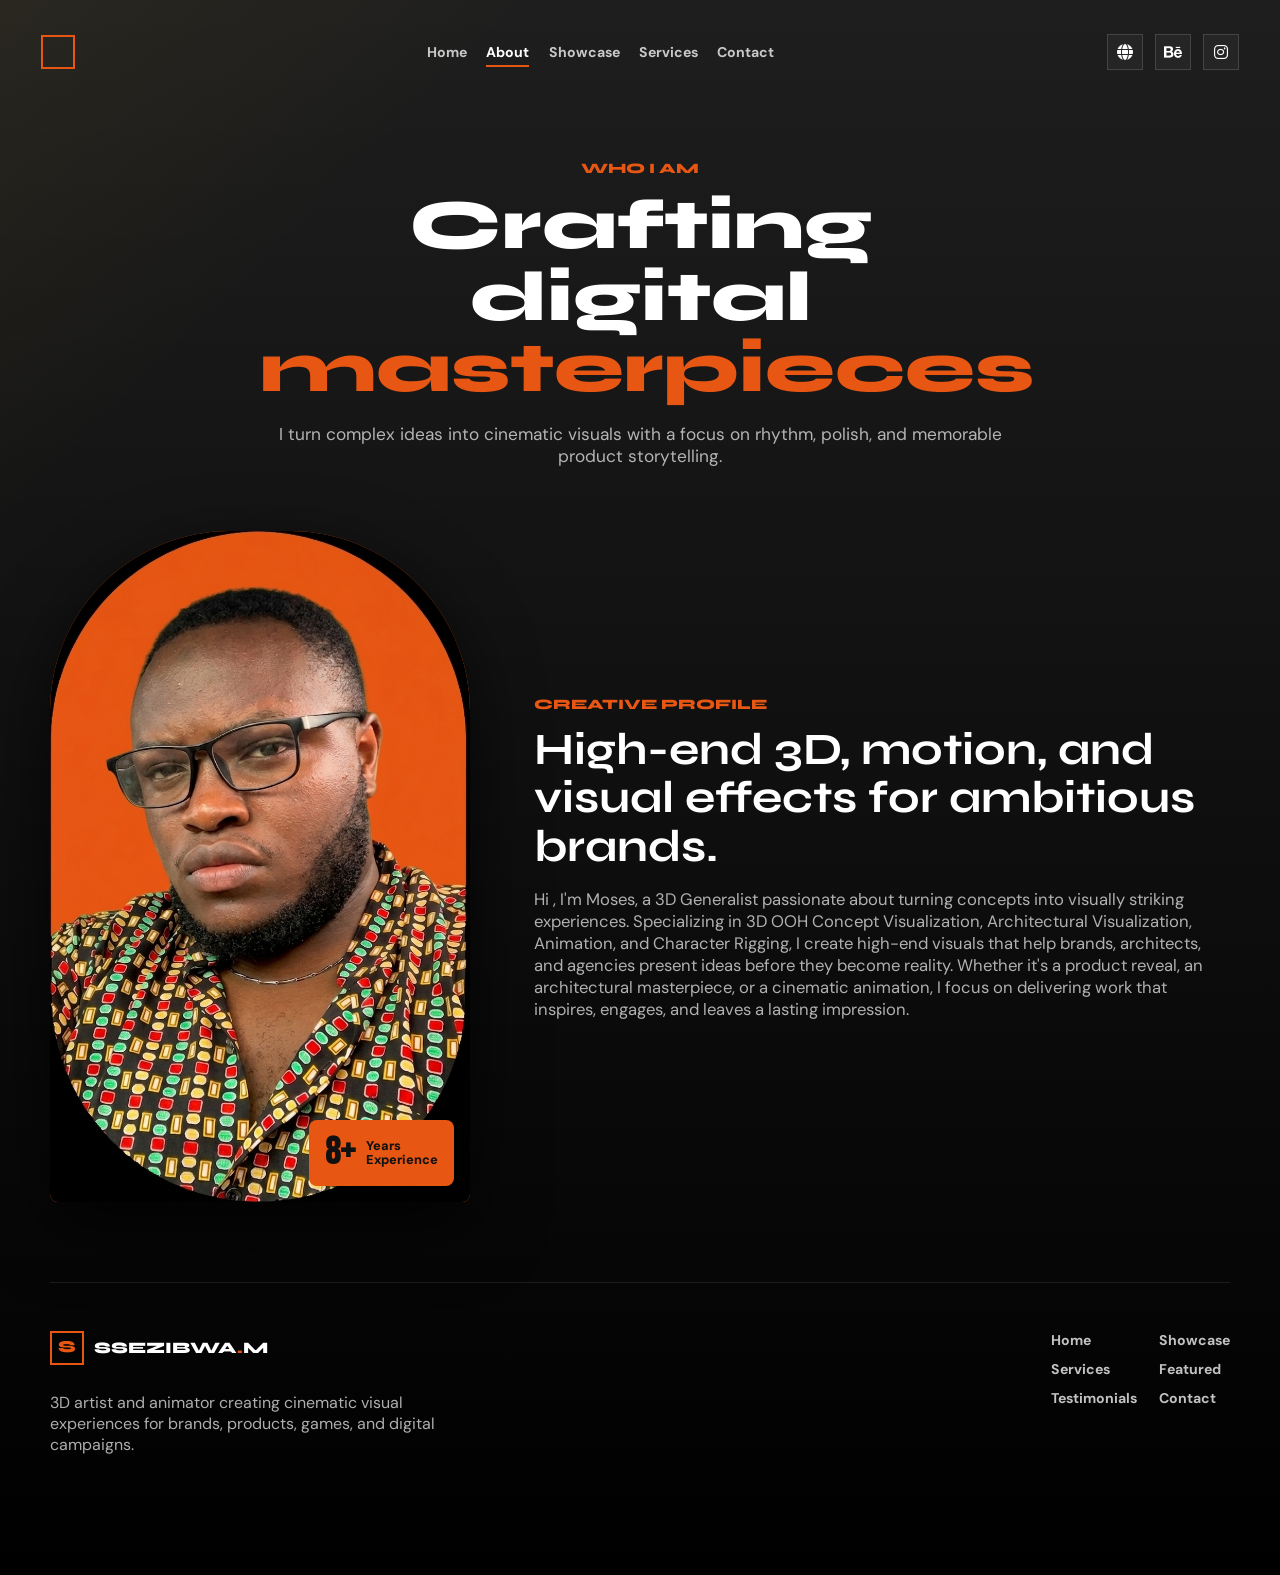
==== commit 430b7d75: "UPDATE" ====
--- a/seszmo/about.html
+++ b/seszmo/about.html
@@ -54,11 +54,12 @@
         <p class="section-label">Creative Profile</p>
         <h2>High-end 3D, motion, and visual effects for ambitious brands.</h2>
         <p>
-         Hi, I'm Moses, a 3D Generalist specializing in 3D Concept Visualization,
-          Architectural Visualization, Animation, and Character Rigging. I am passionate about transforming ideas into
-          compelling visual experiences, creating high-quality digital content that brings concepts to life and helps
-          brands communicate their message with clarity and impact.</p>
-        <p>From trailers to luxury product reveals, each frame is treated as a design decision.</p>
+          Hi , I'm Moses, a 3D Generalist passionate about turning concepts into visually striking experiences.
+          Specializing in 3D OOH Concept Visualization, Architectural Visualization, Animation, and Character Rigging, I
+          create high-end visuals that help brands, architects, and agencies present ideas before they become reality.
+          Whether it's a product reveal, an architectural masterpiece, or a cinematic animation, I focus on delivering
+          work that inspires, engages, and leaves a lasting impression.</p>
+       <!-- <p>From trailers to luxury product reveals, each frame is treated as a design decision.</p>-->
       </div>
     </section>
     <!--
--- a/seszmo/css/style.css
+++ b/seszmo/css/style.css
@@ -364,7 +364,9 @@
 .portrait-arch {
   height: 560px;
   border-radius: 190px 190px 170px 170px;
-  animation: portraitFloat 5s ease-in-out infinite;
+  transform: translate3d(0, var(--portrait-scroll, 0px), 0);
+  transition: transform 260ms ease-out;
+  will-change: transform;
 }
 
 .portrait-arch img {
@@ -425,6 +427,30 @@
 .home-tools {
   padding: 3.5rem 24px 5rem;
   background: var(--bg);
+}
+
+.home-section {
+  width: min(1180px, calc(100% - 48px));
+  margin: 0 auto;
+  padding: 5rem 0;
+}
+
+.home-section .cinematic-stats {
+  margin-top: 0;
+}
+
+.home-section > .service-card {
+  min-height: auto;
+}
+
+.home-section > .service-card h2 {
+  max-width: 760px;
+  font-size: clamp(2rem, 3vw, 2.8rem);
+  line-height: 1.08;
+}
+
+.home-section > .service-card p:not(.section-label) {
+  max-width: 760px;
 }
 
 .tool-strip {
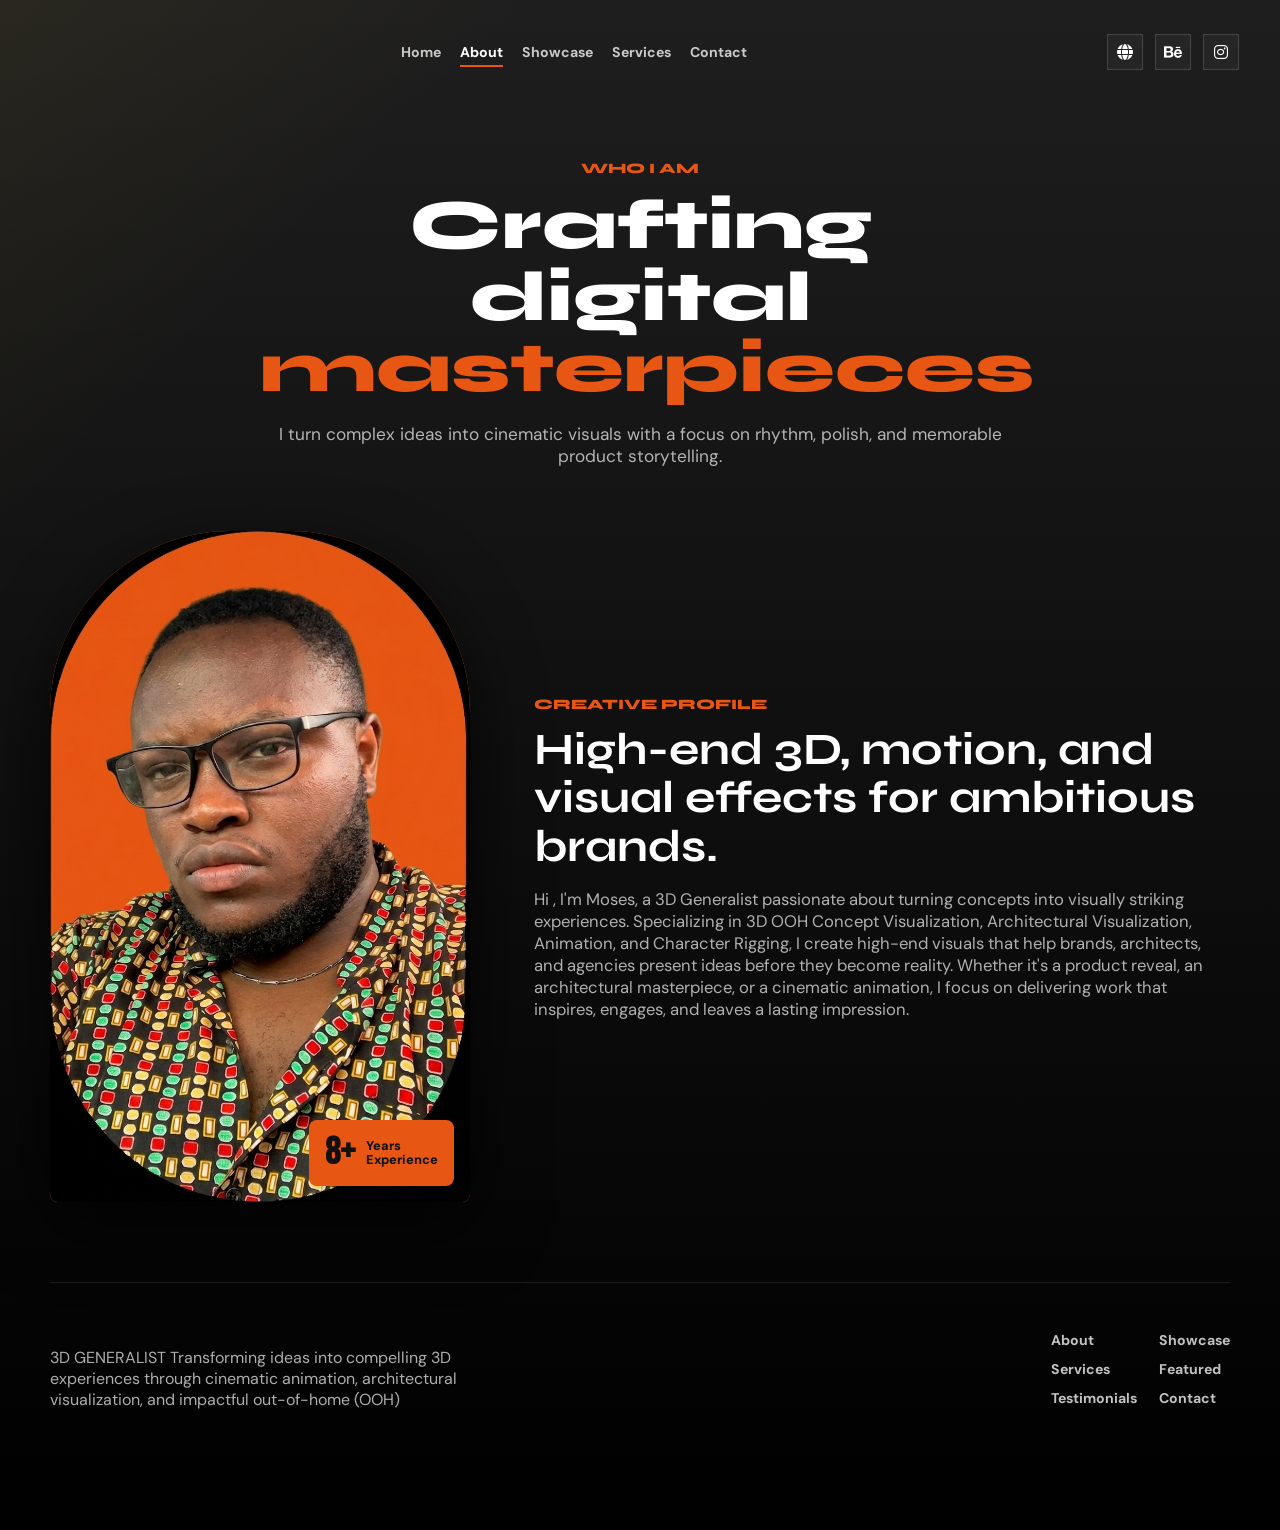
==== commit f873dafe: "update2.20" ====
--- a/seszmo/about.html
+++ b/seszmo/about.html
@@ -20,8 +20,8 @@
   <div id="scroll-progress"></div>
 
   <nav id="navbar" class="site-nav">
-    <a class="brand" href="index.html" aria-label="Sezmo home"><span class="brand-mark"></span><span <button
-        class="menu-toggle" type="button" aria-label="Open navigation" aria-controls="primary-menu"
+    <a class="brand" href="index.html" aria-label="Sezmo home"><span class="brand-name"><span></span></span></a>
+    <button class="menu-toggle" type="button" aria-label="Open navigation" aria-controls="primary-menu"
         aria-expanded="false"><i class="fas fa-bars"></i></button>
         <div id="primary-menu" class="nav-menu">
           <a href="index.html" data-page-link="home">Home</a>
@@ -77,13 +77,11 @@
 
   <footer class="site-footer">
     <div>
-      <a class="brand footer-brand" href="index.html"><span class="brand-mark">S</span><span
-          class="brand-name">SSEZIBWA<span>.</span>M</span></a>
-      <p>3D artist and animator creating cinematic visual experiences for brands, products, games, and digital
-        campaigns.</p>
+      <p>3D GENERALIST Transforming ideas into compelling 3D experiences through cinematic animation, architectural
+        visualization, and impactful out-of-home (OOH) </p>
     </div>
     <div class="footer-links">
-      <a href="index.html">Home</a>
+      <a href="about.html">About</a>
       <a href="showcase.html">Showcase</a>
       <a href="services.html">Services</a>
       <a href="featured.html">Featured</a>
--- a/seszmo/css/style.css
+++ b/seszmo/css/style.css
@@ -1047,6 +1047,122 @@
   font-weight: 800;
 }
 
+.project-view-btn {
+  border: 0;
+  padding: 0;
+  background: transparent;
+  cursor: pointer;
+}
+
+.project-modal {
+  position: fixed;
+  inset: 0;
+  z-index: 2200;
+  display: grid;
+  place-items: center;
+  padding: 1.25rem;
+}
+
+.project-modal[hidden] {
+  display: none;
+}
+
+.project-modal-backdrop {
+  position: absolute;
+  inset: 0;
+  background: rgba(0, 0, 0, 0.86);
+}
+
+.project-modal-panel {
+  position: relative;
+  z-index: 1;
+  display: grid;
+  grid-template-columns: minmax(0, 1.1fr) minmax(280px, 0.9fr);
+  gap: 1.25rem;
+  width: min(1000px, 100%);
+  max-height: min(92vh, 780px);
+  overflow: auto;
+  padding: 1.25rem;
+  border: 1px solid rgba(255, 255, 255, 0.12);
+  border-radius: var(--radius);
+  background: rgba(8, 12, 12, 0.95);
+  box-shadow: 0 24px 70px rgba(0, 0, 0, 0.45);
+}
+
+.project-modal-media {
+  min-height: 320px;
+  border-radius: var(--radius);
+  overflow: hidden;
+  background: linear-gradient(135deg, var(--teal), var(--accent));
+}
+
+.project-modal-media img,
+.project-modal-media video {
+  width: 100%;
+  height: 100%;
+  object-fit: cover;
+  display: block;
+}
+
+.project-modal-content {
+  display: flex;
+  flex-direction: column;
+  gap: 0.75rem;
+}
+
+.project-modal-tags {
+  display: flex;
+  flex-wrap: wrap;
+  gap: 0.5rem;
+}
+
+.project-modal-tags span {
+  padding: 0.35rem 0.7rem;
+  border-radius: 999px;
+  background: rgba(255, 255, 255, 0.08);
+  color: var(--muted);
+  font-size: 0.78rem;
+  font-weight: 700;
+  text-transform: uppercase;
+  letter-spacing: 0.08em;
+}
+
+.project-modal-content h3 {
+  margin: 0;
+  font-family: "Syne", Arial, sans-serif;
+  font-size: 1.4rem;
+}
+
+.project-modal-content p {
+  margin: 0;
+  color: var(--muted);
+  line-height: 1.7;
+}
+
+.project-modal-meta {
+  margin-top: auto;
+  color: var(--accent);
+  font-weight: 700;
+}
+
+.project-modal-close {
+  position: absolute;
+  top: 0.8rem;
+  right: 0.8rem;
+  z-index: 2;
+  width: 40px;
+  height: 40px;
+  border: 1px solid rgba(255, 255, 255, 0.14);
+  border-radius: 999px;
+  background: rgba(0, 0, 0, 0.7);
+  color: var(--ink);
+  cursor: pointer;
+}
+
+body.modal-open {
+  overflow: hidden;
+}
+
 .service-grid,
 .testimonial-grid {
   display: grid;
